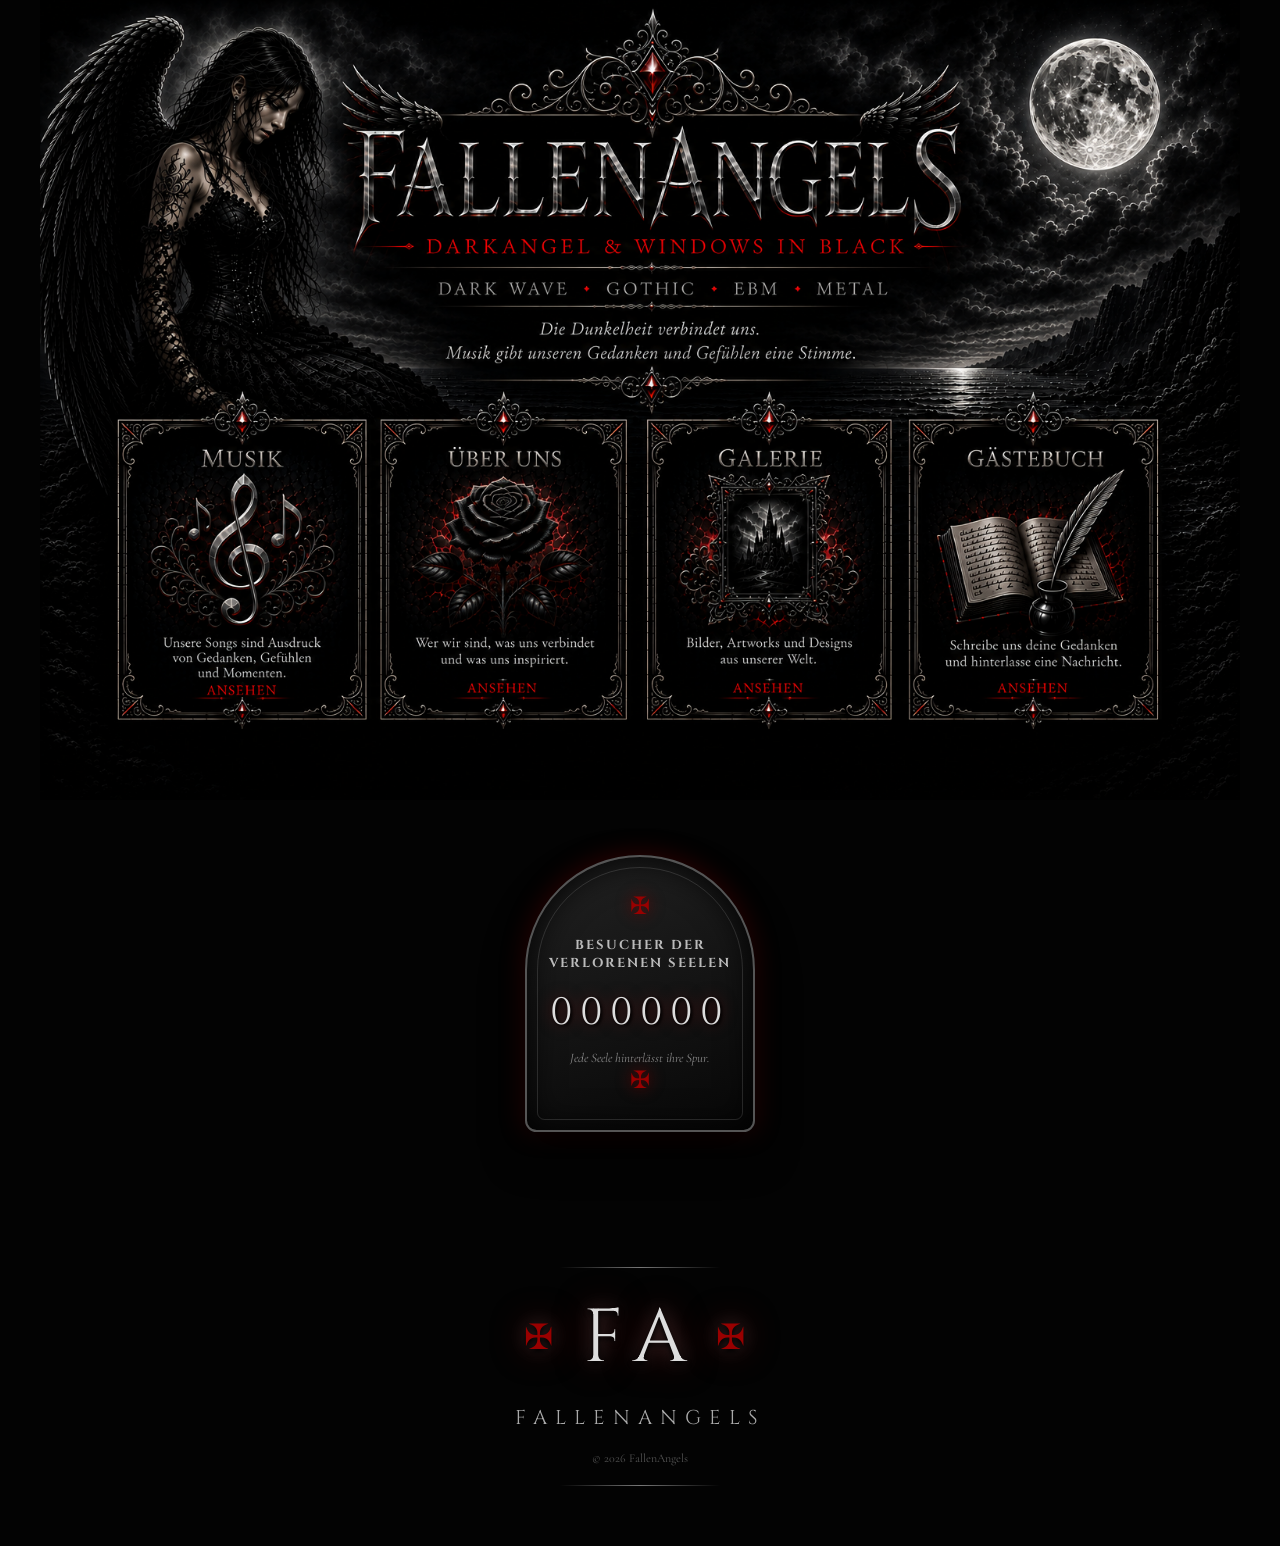
==== index.html @ 7f9ebf77 "rücksetzung" ====
<!DOCTYPE html>
<html lang="de">

<head>

    <meta charset="UTF-8">

    <meta name="viewport" content="width=device-width, initial-scale=1.0">

    <title>FallenAngels</title>


    <link rel="preconnect" href="https://fonts.googleapis.com">
    <link rel="preconnect" href="https://fonts.gstatic.com" crossorigin>


    <link href="https://fonts.googleapis.com/css2?family=Cinzel:wght@500;700&family=Cormorant+Garamond:wght@400;600&display=swap" rel="stylesheet">


    <link rel="stylesheet" href="style.css">

</head>


<body>


<main>


    <div class="homepage-container">


        <img 
        src="homepage.png" 
        class="homepage" 
        alt="FallenAngels">



        <a href="musik.html" 
           class="link musik" 
           title="Musik">
        </a>


        <a href="ueberuns.html" 
           class="link ueberuns" 
           title="Über uns">
        </a>


        <a href="galerie.html" 
           class="link galerie" 
           title="Galerie">
        </a>


        <a href="gaestebuch.html" 
           class="link gaestebuch" 
           title="Gästebuch">
        </a>


    </div>





    <section class="visitor-box">


        <div class="visitor-symbol">
            ✠
        </div>



        <h2>
            Besucher der verlorenen Seelen
        </h2>



        <div class="visitor-number">

            000000

        </div>



        <p>

            Jede Seele hinterlässt ihre Spur.

        </p>



        <div class="visitor-symbol">

            ✠

        </div>


    </section>







    <footer class="fallen-footer">


        <div class="footer-line"></div>



        <div class="fallen-logo">


            <span>
                ✠
            </span>


            FA


            <span>
                ✠
            </span>


        </div>



        <div class="footer-name">

            FallenAngels

        </div>



        <p>

            © 2026 FallenAngels

        </p>



        <div class="footer-line"></div>


    </footer>



</main>


</body>

</html>
---- style.css ----
/* =========================================
   FALLENANGELS
   Gothic Homepage CSS
========================================= */


/* =========================================
   BASIS
========================================= */

* {
    margin:0;
    padding:0;
    box-sizing:border-box;
}


html,
body {

    background:#030303;

    color:#c0c0c0;

    font-family:'Cormorant Garamond', serif;

    width:100%;

    min-height:100%;

}


main {

    width:100%;

}



/* =========================================
   STARTBILD
========================================= */


.homepage-container {

    position:relative;

    width:100%;

    max-width:1200px;

    margin:0 auto;

}



.homepage {

    width:100%;

    height:auto;

    display:block;

}





/* =========================================
   UNSICHTBARE MENÜPUNKTE
========================================= */


.link {

    position:absolute;

    display:block;

    z-index:50;

}



/* Musik */

.musik {

    top:18%;

    left:10%;

    width:25%;

    height:25%;

}



/* Über uns */

.ueberuns {

    top:18%;

    right:10%;

    width:25%;

    height:25%;

}



/* Galerie */

.galerie {

    bottom:18%;

    left:10%;

    width:25%;

    height:25%;

}



/* Gästebuch */

.gaestebuch {

    bottom:18%;

    right:10%;

    width:25%;

    height:25%;

}







/* =========================================
   BESUCHERGRABSTEIN
========================================= */


.visitor-box {


    width:230px;


    margin:55px auto;


    padding:35px 20px;



    text-align:center;


    position:relative;



    background:

    linear-gradient(

        160deg,

        #222,

        #070707

    );



    border:2px solid #555;



    border-radius:

    120px 120px 12px 12px;



    box-shadow:


    inset 0 0 35px #000,


    0 20px 40px rgba(0,0,0,.9),


    0 0 25px rgba(120,0,0,.45);



}



.visitor-box::before {


    content:"";


    position:absolute;


    inset:10px;



    border-radius:

    110px 110px 8px 8px;



    border:1px solid rgba(220,220,220,.15);


}



.visitor-symbol {


    position:relative;


    color:#900;


    font-size:24px;


    text-shadow:

    0 0 15px #700;


}



.visitor-box h2 {


    position:relative;


    margin:15px 0;



    font-family:'Cinzel',serif;


    font-size:13px;


    letter-spacing:2px;


    text-transform:uppercase;


    color:#bbb;


}



.visitor-number {


    position:relative;


    font-family:'Cinzel',serif;


    font-size:38px;


    letter-spacing:7px;


    color:#ddd;



    text-shadow:


    2px 2px 3px #000,


    0 0 15px rgba(139,0,0,.6);



}



.visitor-box p {


    position:relative;


    margin-top:12px;


    color:#888;


    font-size:13px;


    font-style:italic;


}








/* =========================================
   FALLENANGELS LOGO
========================================= */


.fallen-footer {


    text-align:center;


    padding:60px 0 40px;


}



.footer-line {


    width:160px;


    height:1px;


    margin:20px auto;



    background:


    linear-gradient(

        90deg,

        transparent,

        #777,

        transparent

    );

}




.fallen-logo {


    display:flex;


    justify-content:center;


    align-items:center;



    gap:18px;



    font-family:'Cinzel',serif;



    font-size:75px;



    letter-spacing:12px;



    color:#ddd;



    text-shadow:


    0 3px 5px #000,


    0 0 20px rgba(255,255,255,.25),


    0 0 35px rgba(139,0,0,.7);



}




.fallen-logo span {


    color:#900;


    font-size:35px;


}



.footer-name {


    margin-top:15px;


    font-family:'Cinzel',serif;


    font-size:20px;


    letter-spacing:8px;


    color:#aaa;


    text-transform:uppercase;


}



.fallen-footer p {


    margin-top:20px;


    color:#555;


    font-size:12px;


}







/* =========================================
   MOBILE
========================================= */


@media(max-width:700px){


    .visitor-box {

        width:85%;

    }


    .fallen-logo {

        font-size:45px;

        letter-spacing:7px;

    }


}
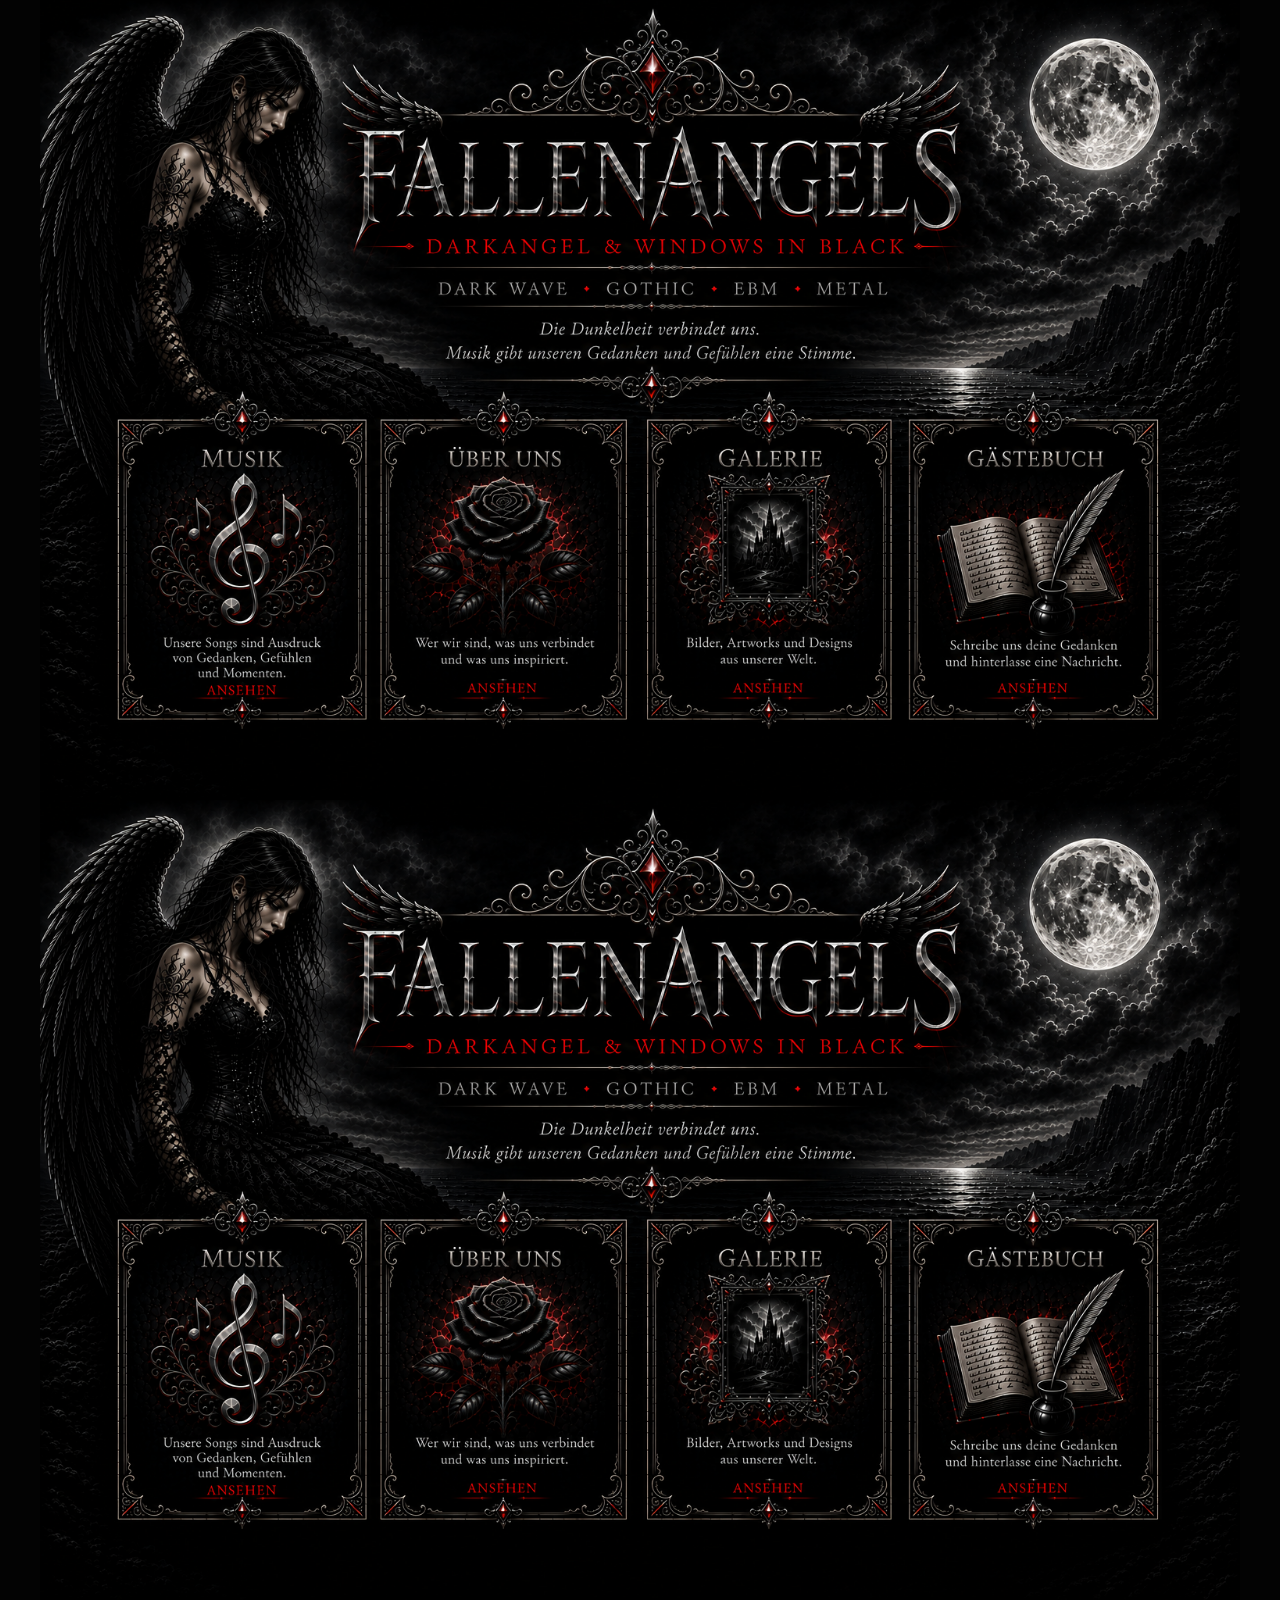
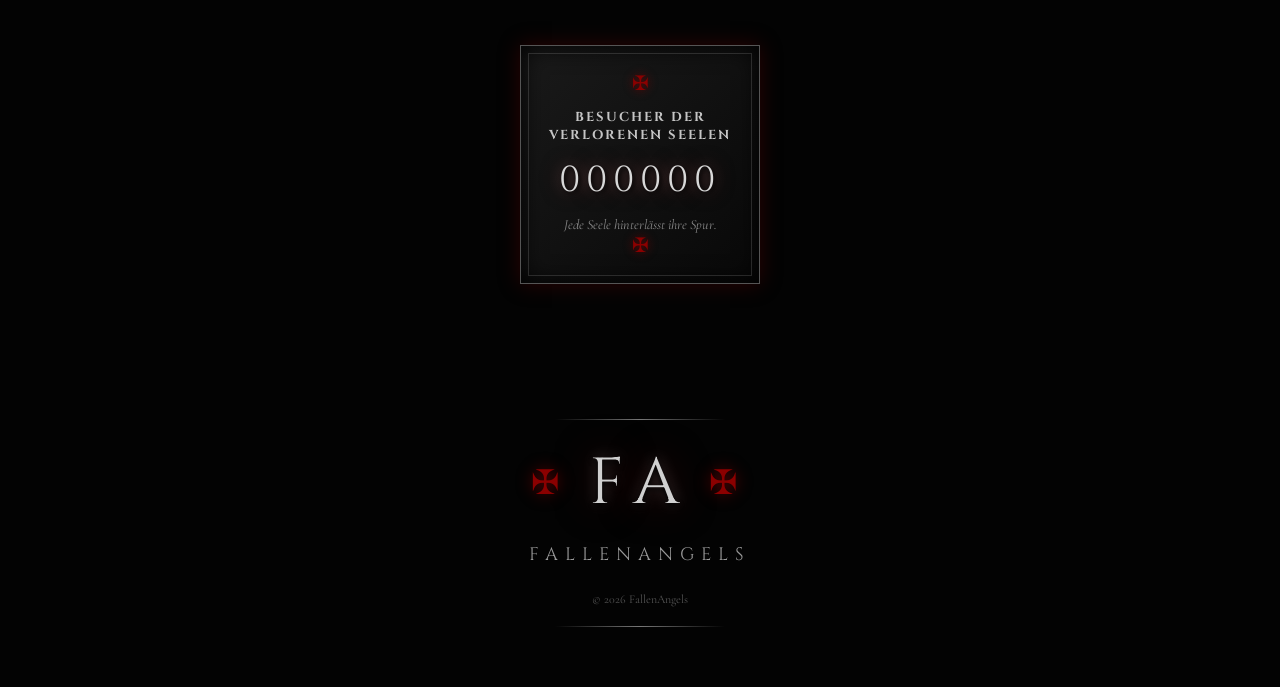
==== commit 5c35f295: "Update index.html" ====
--- a/index.html
+++ b/index.html
@@ -23,6 +23,23 @@
 
 
 <body>
+
+<div class="homepage-container">
+
+    <img src="homepage.png" class="homepage" alt="FallenAngels">
+
+    <a href="musik.html" class="link musik"></a>
+
+    <a href="ueber-uns.html" class="link ueberuns"></a>
+
+    <a href="galerie.html" class="link galerie"></a>
+
+    <a href="gaestebuch.html" class="link gaestebuch"></a>
+
+</div>
+
+</body>
+
 
 
 <main>
--- a/style.css
+++ b/style.css
@@ -1,12 +1,10 @@
 /* =========================================
    FALLENANGELS
-   Gothic Homepage CSS
+   Gothic Edition
 ========================================= */
 
 
-/* =========================================
-   BASIS
-========================================= */
+/* Grundlayout */
 
 * {
     margin:0;
@@ -18,491 +16,472 @@
 html,
 body {
 
+    width:100%;
+    min-height:100%;
+
     background:#030303;
 
     color:#c0c0c0;
 
     font-family:'Cormorant Garamond', serif;
 
+}
+
+
+
+main {
+
     width:100%;
 
-    min-height:100%;
-
-}
-
-
-main {
+}
+
+
+
+
+
+/* =========================================
+   HOMEPAGE BILD
+========================================= */
+
+
+.homepage-container {
+
+    position:relative;
 
     width:100%;
 
-}
+    max-width:1200px;
+
+    margin:0 auto;
+
+}
+
+
+
+.homepage {
+
+    width:100%;
+
+    height:auto;
+
+    display:block;
+
+}
+
+
+
 
 
 
 /* =========================================
-   STARTBILD
+   UNSICHTBARE BUTTONS
 ========================================= */
 
 
-.homepage-container {
+.link {
+
+    position:absolute;
+
+    display:block;
+
+    z-index:5;
+
+    transition:0.3s ease;
+
+}
+
+
+
+/* nur dezenter Glow */
+
+.link:hover {
+
+    filter:drop-shadow(0 0 12px rgba(139,0,0,.8));
+
+}
+
+
+
+
+
+.musik {
+
+    top:20%;
+
+    left:10%;
+
+    width:25%;
+
+    height:25%;
+
+}
+
+
+
+.ueberuns {
+
+    top:20%;
+
+    right:10%;
+
+    width:25%;
+
+    height:25%;
+
+}
+
+
+
+.galerie {
+
+    bottom:20%;
+
+    left:10%;
+
+    width:25%;
+
+    height:25%;
+
+}
+
+
+
+.gaestebuch {
+
+    bottom:20%;
+
+    right:10%;
+
+    width:25%;
+
+    height:25%;
+
+}
+
+
+
+
+
+
+/* =========================================
+   BESUCHER DER VERLORENEN SEELEN
+========================================= */
+
+
+.visitor-box {
+
+
+    width:240px;
+
+
+    margin:45px auto;
+
+
+    padding:25px 18px;
+
+
+    text-align:center;
+
 
     position:relative;
 
-    width:100%;
-
-    max-width:1200px;
-
-    margin:0 auto;
-
-}
-
-
-
-.homepage {
-
-    width:100%;
-
-    height:auto;
-
-    display:block;
-
-}
+
+
+    background:
+
+
+    linear-gradient(
+
+        135deg,
+
+        #1a1a1a,
+
+        #080808
+
+    );
+
+
+
+    border:1px solid #555;
+
+
+
+    box-shadow:
+
+
+    inset 0 0 25px #000,
+
+
+    0 0 20px rgba(100,0,0,.4);
+
+
+
+}
+
+
+
+
+.visitor-box::before {
+
+    content:"";
+
+    position:absolute;
+
+    inset:7px;
+
+    border:1px solid rgba(192,192,192,.18);
+
+}
+
+
+
+
+.visitor-symbol {
+
+    color:#8b0000;
+
+    font-size:20px;
+
+    text-shadow:
+
+    0 0 10px #700;
+
+}
+
+
+
+
+
+.visitor-box h2 {
+
+    position:relative;
+
+    margin:12px 0;
+
+    font-family:'Cinzel',serif;
+
+    font-size:13px;
+
+    letter-spacing:2px;
+
+    text-transform:uppercase;
+
+    color:#c5c5c5;
+
+}
+
+
+
+
+
+.visitor-number {
+
+    position:relative;
+
+    font-family:'Cinzel',serif;
+
+    font-size:36px;
+
+    letter-spacing:6px;
+
+    color:#d8d8d8;
+
+
+
+    text-shadow:
+
+
+    2px 2px 4px #000,
+
+
+    0 0 15px rgba(255,255,255,.25),
+
+
+    0 0 20px rgba(139,0,0,.5);
+
+
+
+}
+
+
+
+
+.visitor-box p {
+
+    position:relative;
+
+    margin-top:12px;
+
+    color:#888;
+
+    font-size:14px;
+
+    font-style:italic;
+
+}
+
+
+
 
 
 
 
 
 /* =========================================
-   UNSICHTBARE MENÜPUNKTE
+   FALLENANGELS SIGNATUR
 ========================================= */
 
 
-.link {
-
-    position:absolute;
-
-    display:block;
-
-    z-index:50;
-
-}
-
-
-
-/* Musik */
-
-.musik {
-
-    top:18%;
-
-    left:10%;
-
-    width:25%;
-
-    height:25%;
-
-}
-
-
-
-/* Über uns */
-
-.ueberuns {
-
-    top:18%;
-
-    right:10%;
-
-    width:25%;
-
-    height:25%;
-
-}
-
-
-
-/* Galerie */
-
-.galerie {
-
-    bottom:18%;
-
-    left:10%;
-
-    width:25%;
-
-    height:25%;
-
-}
-
-
-
-/* Gästebuch */
-
-.gaestebuch {
-
-    bottom:18%;
-
-    right:10%;
-
-    width:25%;
-
-    height:25%;
-
-}
-
-
-
-
-
-
-
-/* =========================================
-   BESUCHERGRABSTEIN
-========================================= */
-
-
-.visitor-box {
-
-
-    width:230px;
-
-
-    margin:55px auto;
-
-
-    padding:35px 20px;
-
+.fallen-footer {
 
 
     text-align:center;
 
 
-    position:relative;
+    padding:70px 0 40px;
+
+
+}
+
+
+
+
+.footer-line {
+
+
+    width:170px;
+
+
+    height:1px;
+
+
+    margin:20px auto;
 
 
 
     background:
 
+
     linear-gradient(
 
-        160deg,
-
-        #222,
-
-        #070707
+        90deg,
+
+        transparent,
+
+        #777,
+
+        transparent
 
     );
 
 
-
-    border:2px solid #555;
-
-
-
-    border-radius:
-
-    120px 120px 12px 12px;
-
-
-
-    box-shadow:
-
-
-    inset 0 0 35px #000,
-
-
-    0 20px 40px rgba(0,0,0,.9),
-
-
-    0 0 25px rgba(120,0,0,.45);
-
-
-
-}
-
-
-
-.visitor-box::before {
-
-
-    content:"";
-
-
-    position:absolute;
-
-
-    inset:10px;
-
-
-
-    border-radius:
-
-    110px 110px 8px 8px;
-
-
-
-    border:1px solid rgba(220,220,220,.15);
-
-
-}
-
-
-
-.visitor-symbol {
-
-
-    position:relative;
-
-
-    color:#900;
-
-
-    font-size:24px;
+}
+
+
+
+
+
+.fallen-logo {
+
+
+    display:flex;
+
+
+    justify-content:center;
+
+
+    align-items:center;
+
+
+    gap:18px;
+
+
+
+    font-family:'Cinzel',serif;
+
+
+    font-size:65px;
+
+
+    letter-spacing:12px;
+
+
+
+    color:#d0d0d0;
+
 
 
     text-shadow:
 
-    0 0 15px #700;
-
-
-}
-
-
-
-.visitor-box h2 {
-
-
-    position:relative;
-
-
-    margin:15px 0;
-
+
+    0 3px 5px #000,
+
+
+    0 0 15px rgba(255,255,255,.25),
+
+
+    0 0 40px rgba(139,0,0,.6);
+
+
+
+}
+
+
+
+
+
+.fallen-logo span {
+
+
+    color:#8b0000;
+
+
+    font-size:34px;
+
+
+    text-shadow:
+
+
+    0 0 15px rgba(139,0,0,.8);
+
+
+}
+
+
+
+
+
+.footer-name {
+
+
+    margin-top:15px;
 
 
     font-family:'Cinzel',serif;
 
 
-    font-size:13px;
-
-
-    letter-spacing:2px;
+    font-size:18px;
+
+
+    letter-spacing:7px;
+
+
+    color:#999;
 
 
     text-transform:uppercase;
 
 
-    color:#bbb;
-
-
-}
-
-
-
-.visitor-number {
-
-
-    position:relative;
-
-
-    font-family:'Cinzel',serif;
-
-
-    font-size:38px;
-
-
-    letter-spacing:7px;
-
-
-    color:#ddd;
-
-
-
-    text-shadow:
-
-
-    2px 2px 3px #000,
-
-
-    0 0 15px rgba(139,0,0,.6);
-
-
-
-}
-
-
-
-.visitor-box p {
-
-
-    position:relative;
-
-
-    margin-top:12px;
-
-
-    color:#888;
-
-
-    font-size:13px;
-
-
-    font-style:italic;
-
-
-}
-
-
-
-
-
-
-
-
-/* =========================================
-   FALLENANGELS LOGO
-========================================= */
-
-
-.fallen-footer {
-
-
-    text-align:center;
-
-
-    padding:60px 0 40px;
-
-
-}
-
-
-
-.footer-line {
-
-
-    width:160px;
-
-
-    height:1px;
-
-
-    margin:20px auto;
-
-
-
-    background:
-
-
-    linear-gradient(
-
-        90deg,
-
-        transparent,
-
-        #777,
-
-        transparent
-
-    );
-
-}
-
-
-
-
-.fallen-logo {
-
-
-    display:flex;
-
-
-    justify-content:center;
-
-
-    align-items:center;
-
-
-
-    gap:18px;
-
-
-
-    font-family:'Cinzel',serif;
-
-
-
-    font-size:75px;
-
-
-
-    letter-spacing:12px;
-
-
-
-    color:#ddd;
-
-
-
-    text-shadow:
-
-
-    0 3px 5px #000,
-
-
-    0 0 20px rgba(255,255,255,.25),
-
-
-    0 0 35px rgba(139,0,0,.7);
-
-
-
-}
-
-
-
-
-.fallen-logo span {
-
-
-    color:#900;
-
-
-    font-size:35px;
-
-
-}
-
-
-
-.footer-name {
-
-
-    margin-top:15px;
-
-
-    font-family:'Cinzel',serif;
-
-
-    font-size:20px;
-
-
-    letter-spacing:8px;
-
-
-    color:#aaa;
-
-
-    text-transform:uppercase;
-
-
-}
+}
+
+
 
 
 
 .fallen-footer p {
 
 
-    margin-top:20px;
+    margin-top:25px;
 
 
     color:#555;
@@ -534,11 +513,12 @@
     }
 
 
+
     .fallen-logo {
 
-        font-size:45px;
-
-        letter-spacing:7px;
+        font-size:42px;
+
+        letter-spacing:6px;
 
     }
 
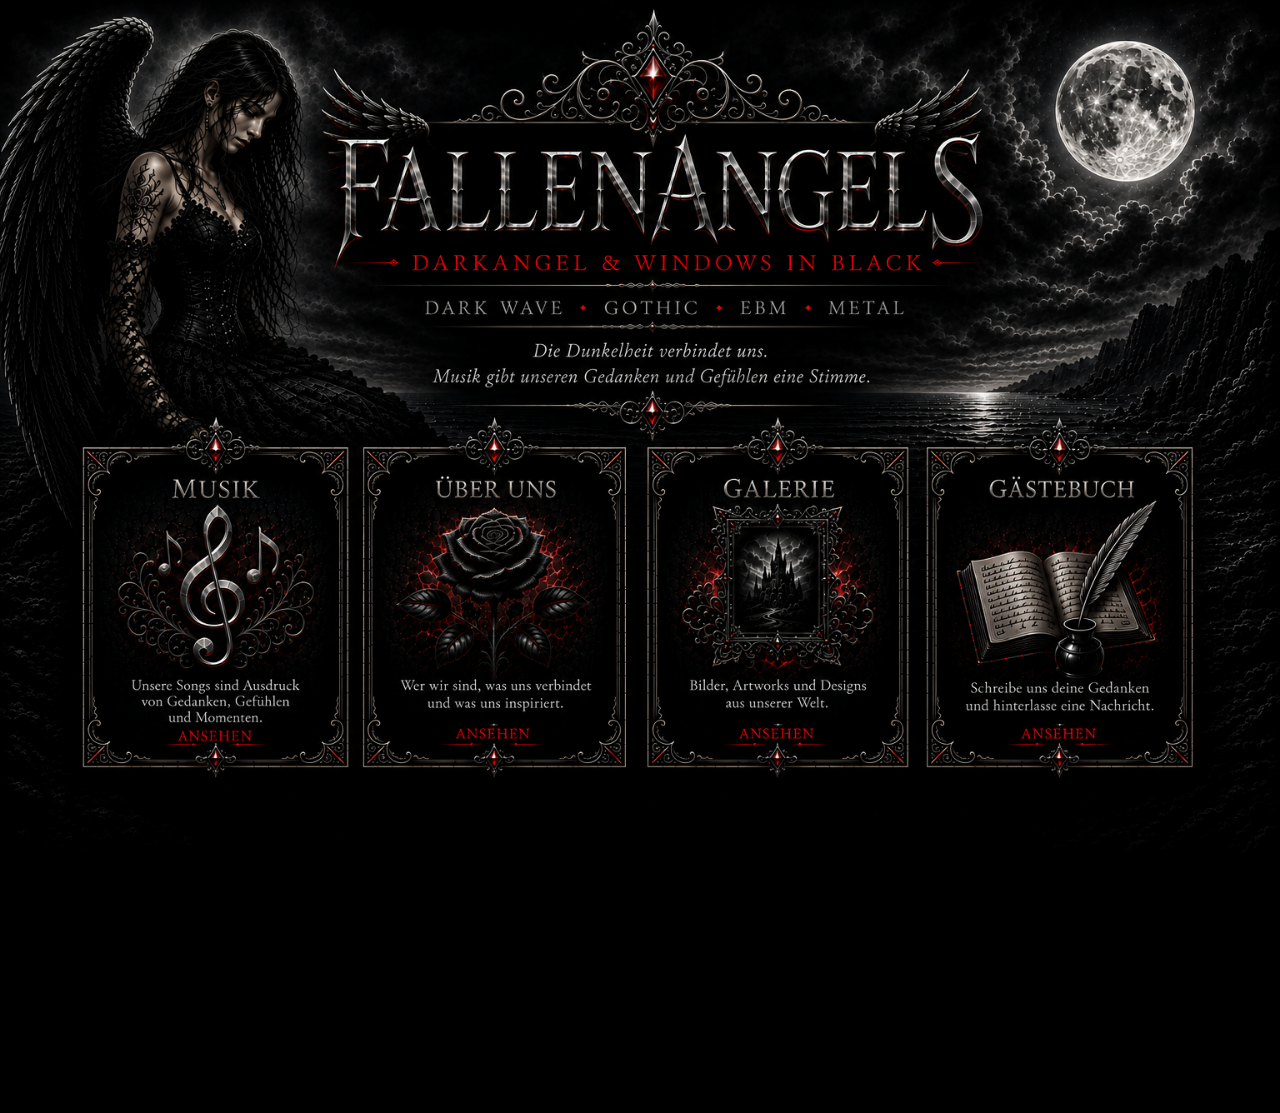
==== commit e6559fe8: "Update index.html" ====
--- a/index.html
+++ b/index.html
@@ -24,21 +24,6 @@
 
 <body>
 
-<div class="homepage-container">
-
-    <img src="homepage.png" class="homepage" alt="FallenAngels">
-
-    <a href="musik.html" class="link musik"></a>
-
-    <a href="ueber-uns.html" class="link ueberuns"></a>
-
-    <a href="galerie.html" class="link galerie"></a>
-
-    <a href="gaestebuch.html" class="link gaestebuch"></a>
-
-</div>
-
-</body>
 
 
 
--- a/style.css
+++ b/style.css
@@ -1,526 +1,65 @@
-/* =========================================
-   FALLENANGELS
-   Gothic Edition
-========================================= */
-
-
-/* Grundlayout */
-
-* {
+body{
     margin:0;
-    padding:0;
-    box-sizing:border-box;
+    background:#000;
 }
 
-
-html,
-body {
-
+.homepage-container{
+    position:relative;
     width:100%;
-    min-height:100%;
-
-    background:#030303;
-
-    color:#c0c0c0;
-
-    font-family:'Cormorant Garamond', serif;
-
+    max-width:1600px;
+    margin:auto;
 }
 
-
-
-main {
-
+.homepage{
     width:100%;
-
+    display:block;
 }
 
+/* gemeinsame Einstellungen */
 
-
-
-
-/* =========================================
-   HOMEPAGE BILD
-========================================= */
-
-
-.homepage-container {
-
-    position:relative;
-
-    width:100%;
-
-    max-width:1200px;
-
-    margin:0 auto;
-
+.link{
+    position:absolute;
+    display:block;
 }
 
+/* Musik */
 
-
-.homepage {
-
-    width:100%;
-
-    height:auto;
-
-    display:block;
-
+.musik{
+    left:6.5%;
+    top:54%;
+    width:20%;
+    height:34%;
 }
 
+/* Über uns */
 
-
-
-
-
-/* =========================================
-   UNSICHTBARE BUTTONS
-========================================= */
-
-
-.link {
-
-    position:absolute;
-
-    display:block;
-
-    z-index:5;
-
-    transition:0.3s ease;
-
+.ueberuns{
+    left:28.5%;
+    top:54%;
+    width:20%;
+    height:34%;
 }
 
+/* Galerie */
 
-
-/* nur dezenter Glow */
-
-.link:hover {
-
-    filter:drop-shadow(0 0 12px rgba(139,0,0,.8));
-
+.galerie{
+    left:50.5%;
+    top:54%;
+    width:20%;
+    height:34%;
 }
 
+/* Gästebuch */
 
-
-
-
-.musik {
-
-    top:20%;
-
-    left:10%;
-
-    width:25%;
-
-    height:25%;
-
+.gaestebuch{
+    left:72.5%;
+    top:54%;
+    width:20%;
+    height:34%;
 }
 
+/* Zum Testen */
 
-
-.ueberuns {
-
-    top:20%;
-
-    right:10%;
-
-    width:25%;
-
-    height:25%;
-
+.link:hover{
+    background:rgba(255,0,0,.15);
 }
-
-
-
-.galerie {
-
-    bottom:20%;
-
-    left:10%;
-
-    width:25%;
-
-    height:25%;
-
-}
-
-
-
-.gaestebuch {
-
-    bottom:20%;
-
-    right:10%;
-
-    width:25%;
-
-    height:25%;
-
-}
-
-
-
-
-
-
-/* =========================================
-   BESUCHER DER VERLORENEN SEELEN
-========================================= */
-
-
-.visitor-box {
-
-
-    width:240px;
-
-
-    margin:45px auto;
-
-
-    padding:25px 18px;
-
-
-    text-align:center;
-
-
-    position:relative;
-
-
-
-    background:
-
-
-    linear-gradient(
-
-        135deg,
-
-        #1a1a1a,
-
-        #080808
-
-    );
-
-
-
-    border:1px solid #555;
-
-
-
-    box-shadow:
-
-
-    inset 0 0 25px #000,
-
-
-    0 0 20px rgba(100,0,0,.4);
-
-
-
-}
-
-
-
-
-.visitor-box::before {
-
-    content:"";
-
-    position:absolute;
-
-    inset:7px;
-
-    border:1px solid rgba(192,192,192,.18);
-
-}
-
-
-
-
-.visitor-symbol {
-
-    color:#8b0000;
-
-    font-size:20px;
-
-    text-shadow:
-
-    0 0 10px #700;
-
-}
-
-
-
-
-
-.visitor-box h2 {
-
-    position:relative;
-
-    margin:12px 0;
-
-    font-family:'Cinzel',serif;
-
-    font-size:13px;
-
-    letter-spacing:2px;
-
-    text-transform:uppercase;
-
-    color:#c5c5c5;
-
-}
-
-
-
-
-
-.visitor-number {
-
-    position:relative;
-
-    font-family:'Cinzel',serif;
-
-    font-size:36px;
-
-    letter-spacing:6px;
-
-    color:#d8d8d8;
-
-
-
-    text-shadow:
-
-
-    2px 2px 4px #000,
-
-
-    0 0 15px rgba(255,255,255,.25),
-
-
-    0 0 20px rgba(139,0,0,.5);
-
-
-
-}
-
-
-
-
-.visitor-box p {
-
-    position:relative;
-
-    margin-top:12px;
-
-    color:#888;
-
-    font-size:14px;
-
-    font-style:italic;
-
-}
-
-
-
-
-
-
-
-
-/* =========================================
-   FALLENANGELS SIGNATUR
-========================================= */
-
-
-.fallen-footer {
-
-
-    text-align:center;
-
-
-    padding:70px 0 40px;
-
-
-}
-
-
-
-
-.footer-line {
-
-
-    width:170px;
-
-
-    height:1px;
-
-
-    margin:20px auto;
-
-
-
-    background:
-
-
-    linear-gradient(
-
-        90deg,
-
-        transparent,
-
-        #777,
-
-        transparent
-
-    );
-
-
-}
-
-
-
-
-
-.fallen-logo {
-
-
-    display:flex;
-
-
-    justify-content:center;
-
-
-    align-items:center;
-
-
-    gap:18px;
-
-
-
-    font-family:'Cinzel',serif;
-
-
-    font-size:65px;
-
-
-    letter-spacing:12px;
-
-
-
-    color:#d0d0d0;
-
-
-
-    text-shadow:
-
-
-    0 3px 5px #000,
-
-
-    0 0 15px rgba(255,255,255,.25),
-
-
-    0 0 40px rgba(139,0,0,.6);
-
-
-
-}
-
-
-
-
-
-.fallen-logo span {
-
-
-    color:#8b0000;
-
-
-    font-size:34px;
-
-
-    text-shadow:
-
-
-    0 0 15px rgba(139,0,0,.8);
-
-
-}
-
-
-
-
-
-.footer-name {
-
-
-    margin-top:15px;
-
-
-    font-family:'Cinzel',serif;
-
-
-    font-size:18px;
-
-
-    letter-spacing:7px;
-
-
-    color:#999;
-
-
-    text-transform:uppercase;
-
-
-}
-
-
-
-
-
-.fallen-footer p {
-
-
-    margin-top:25px;
-
-
-    color:#555;
-
-
-    font-size:12px;
-
-
-}
-
-
-
-
-
-
-
-/* =========================================
-   MOBILE
-========================================= */
-
-
-@media(max-width:700px){
-
-
-    .visitor-box {
-
-        width:85%;
-
-    }
-
-
-
-    .fallen-logo {
-
-        font-size:42px;
-
-        letter-spacing:6px;
-
-    }
-
-
-}
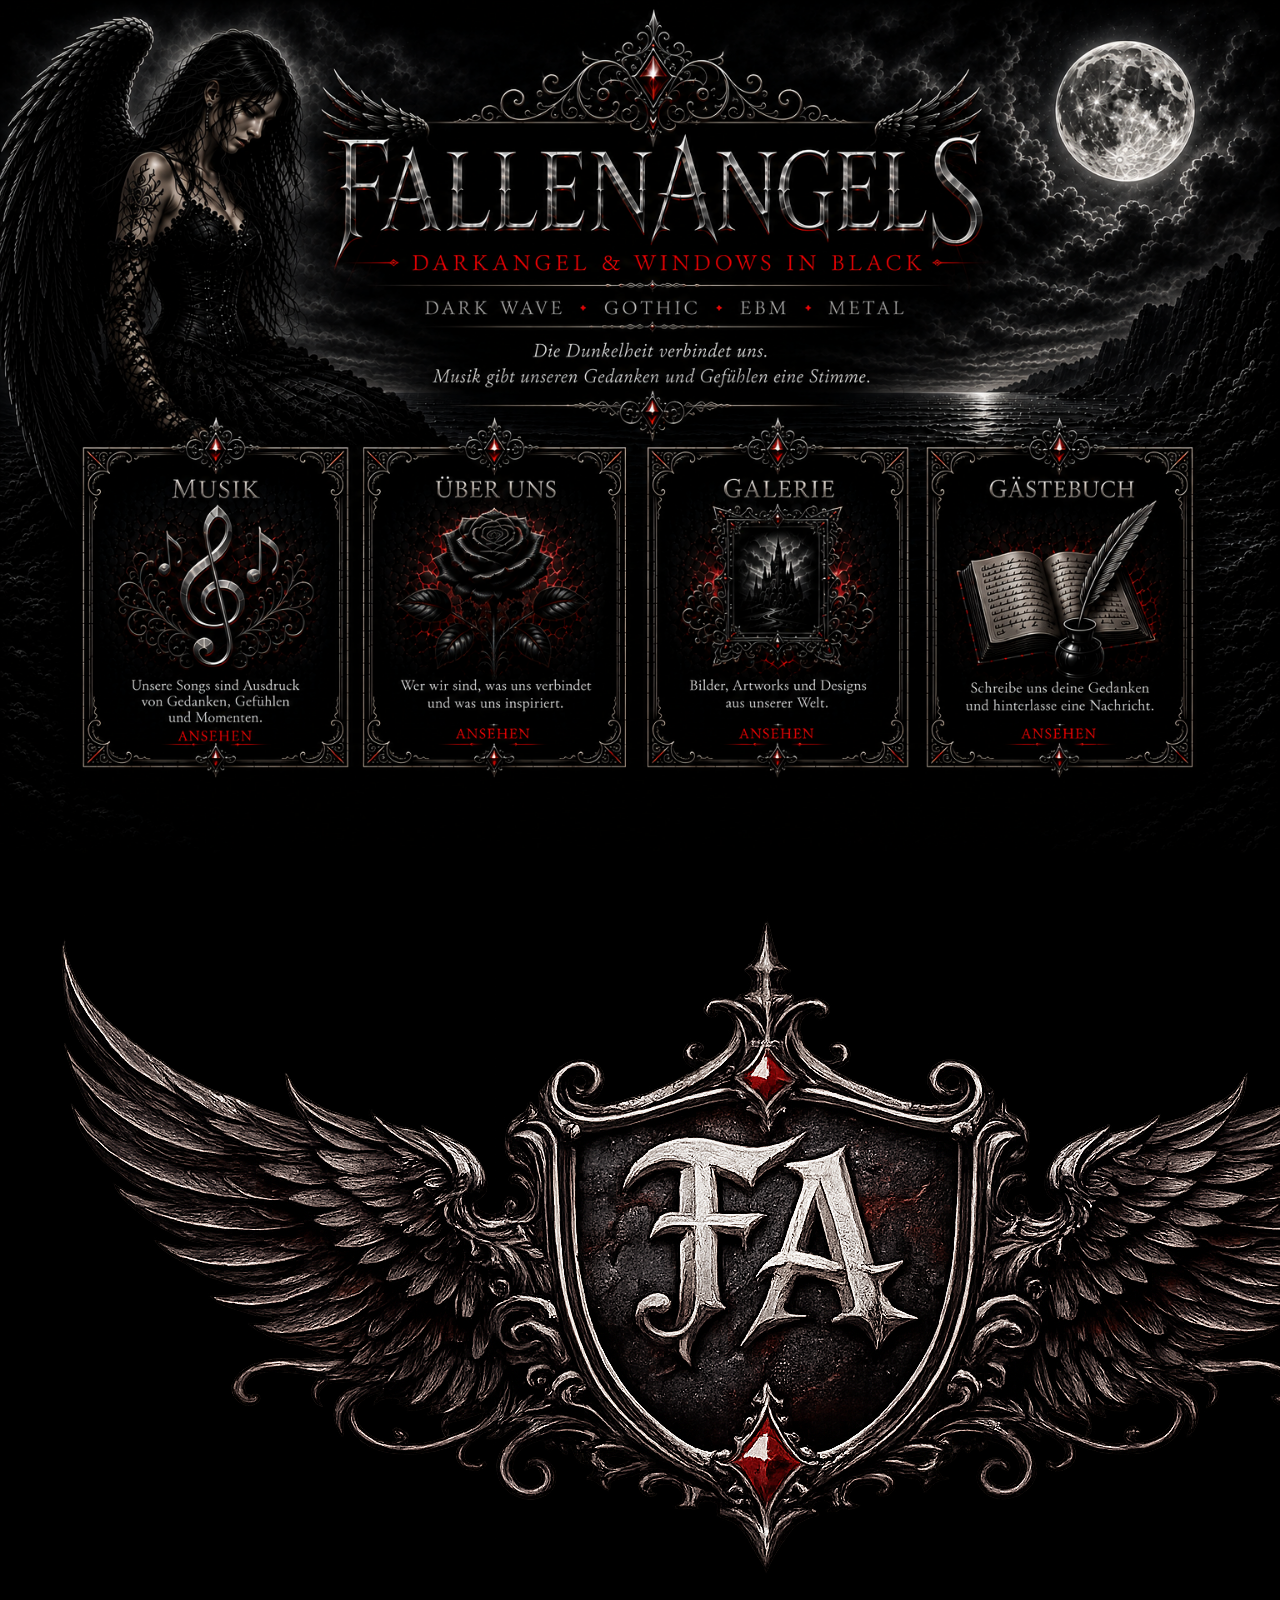
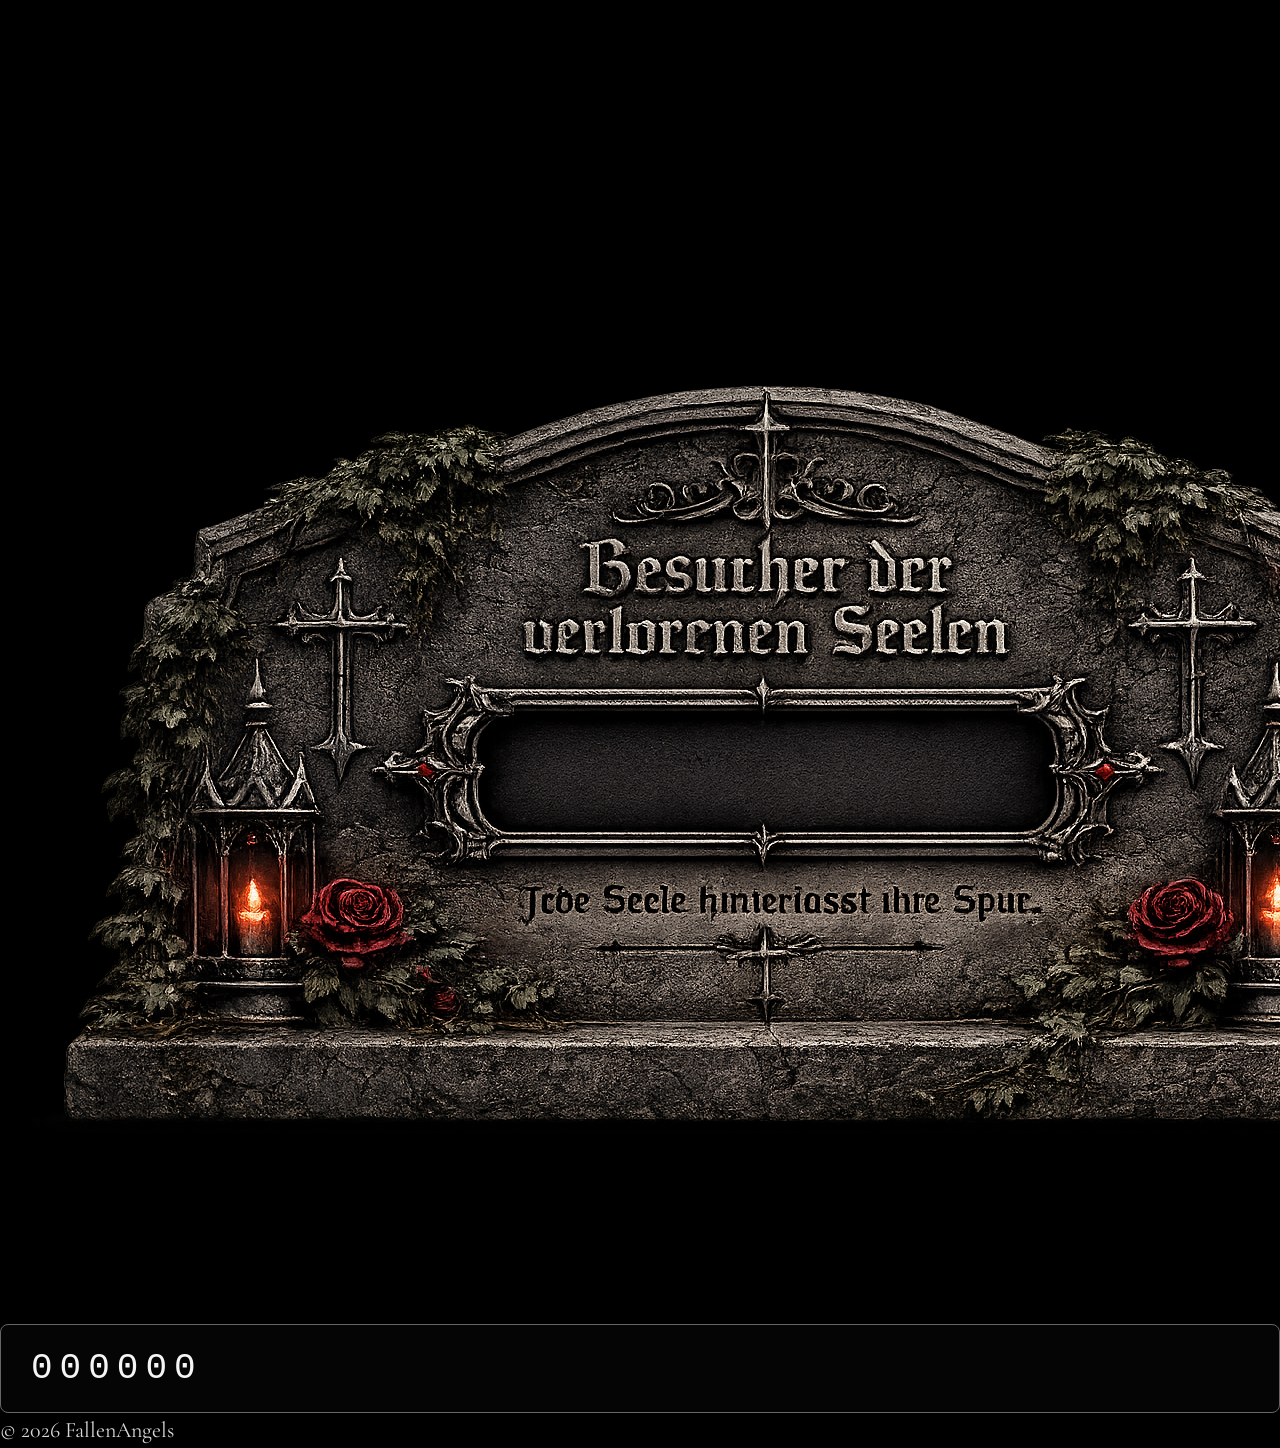
==== commit 602f5c43: "Neue index.html erstellt" ====
--- a/index.html
+++ b/index.html
@@ -4,152 +4,88 @@
 <head>
 
     <meta charset="UTF-8">
-
     <meta name="viewport" content="width=device-width, initial-scale=1.0">
 
     <title>FallenAngels</title>
 
-
     <link rel="preconnect" href="https://fonts.googleapis.com">
     <link rel="preconnect" href="https://fonts.gstatic.com" crossorigin>
 
-
-    <link href="https://fonts.googleapis.com/css2?family=Cinzel:wght@500;700&family=Cormorant+Garamond:wght@400;600&display=swap" rel="stylesheet">
-
+    <link href="https://fonts.googleapis.com/css2?family=Cinzel:wght@400;600;700&family=Cormorant+Garamond:wght@400;600&display=swap" rel="stylesheet">
 
     <link rel="stylesheet" href="style.css">
 
 </head>
 
-
 <body>
-
-
-
 
 <main>
 
+    <!-- ========================= -->
+    <!-- Homepage -->
+    <!-- ========================= -->
 
     <div class="homepage-container">
 
+        <img src="homepage.png"
+             class="homepage"
+             alt="FallenAngels">
 
-        <img 
-        src="homepage.png" 
-        class="homepage" 
-        alt="FallenAngels">
+        <a href="musik.html"
+           class="link musik"
+           title="Musik"></a>
 
+        <a href="ueberuns.html"
+           class="link ueberuns"
+           title="Über uns"></a>
 
+        <a href="galerie.html"
+           class="link galerie"
+           title="Galerie"></a>
 
-        <a href="musik.html" 
-           class="link musik" 
-           title="Musik">
-        </a>
-
-
-        <a href="ueberuns.html" 
-           class="link ueberuns" 
-           title="Über uns">
-        </a>
-
-
-        <a href="galerie.html" 
-           class="link galerie" 
-           title="Galerie">
-        </a>
-
-
-        <a href="gaestebuch.html" 
-           class="link gaestebuch" 
-           title="Gästebuch">
-        </a>
-
+        <a href="gaestebuch.html"
+           class="link gaestebuch"
+           title="Gästebuch"></a>
 
     </div>
 
 
 
+    <!-- ========================= -->
+    <!-- Besucherbereich -->
+    <!-- ========================= -->
+
+    <section class="visitor-area">
+
+        <img src="FA-Logo.png"
+             alt="FallenAngels Logo"
+             class="fa-logo">
 
 
-    <section class="visitor-box">
+        <div class="grave-container">
+
+            <img src="Grabstein.png"
+                 alt="Besucher der verlorenen Seelen"
+                 class="grave">
 
 
-        <div class="visitor-symbol">
-            ✠
-        </div>
+            <div class="visitor-number">
 
+                000000
 
-
-        <h2>
-            Besucher der verlorenen Seelen
-        </h2>
-
-
-
-        <div class="visitor-number">
-
-            000000
+            </div>
 
         </div>
-
-
-
-        <p>
-
-            Jede Seele hinterlässt ihre Spur.
-
-        </p>
-
-
-
-        <div class="visitor-symbol">
-
-            ✠
-
-        </div>
-
 
     </section>
 
 
 
+    <!-- ========================= -->
+    <!-- Footer -->
+    <!-- ========================= -->
 
-
-
-
-    <footer class="fallen-footer">
-
-
-        <div class="footer-line"></div>
-
-
-
-        <div class="fallen-logo">
-
-
-            <span>
-                ✠
-            </span>
-
-
-            FA
-
-
-            <span>
-                ✠
-            </span>
-
-
-        </div>
-
-
-
-        <div class="footer-name">
-
-            FallenAngels
-
-        </div>
-
-
+    <footer>
 
         <p>
 
@@ -157,17 +93,9 @@
 
         </p>
 
-
-
-        <div class="footer-line"></div>
-
-
     </footer>
 
-
-
 </main>
-
 
 </body>
 
--- a/style.css
+++ b/style.css
@@ -1,65 +1,550 @@
+/* ========================================= */
+/* FallenAngels Version 2.0                  */
+/* Teil 1                                   */
+/* ========================================= */
+
+
+/* ========================================= */
+/* Grundeinstellungen                        */
+/* ========================================= */
+
+*{
+    margin:0;
+    padding:0;
+    box-sizing:border-box;
+}
+
 body{
-    margin:0;
+
     background:#000;
-}
+
+    color:#d8d8d8;
+
+    font-family:"Cormorant Garamond", serif;
+
+    font-size:22px;
+
+    line-height:1.6;
+
+}
+
+main{
+
+    width:100%;
+
+}
+
+
+/* ========================================= */
+/* Startseite                                */
+/* ========================================= */
 
 .homepage-container{
+
     position:relative;
+
     width:100%;
+
     max-width:1600px;
-    margin:auto;
+
+    margin:0 auto;
+
 }
 
 .homepage{
+
     width:100%;
+
     display:block;
-}
-
-/* gemeinsame Einstellungen */
+
+}
+
+
+/* ========================================= */
+/* Klickbereiche                             */
+/* ========================================= */
 
 .link{
+
     position:absolute;
+
     display:block;
+
+    transition:.3s;
+
+}
+
+.link:hover{
+
+    background:rgba(179,0,0,.12);
+
 }
 
 /* Musik */
 
 .musik{
+
     left:6.5%;
     top:54%;
     width:20%;
     height:34%;
+
 }
 
 /* Über uns */
 
 .ueberuns{
+
     left:28.5%;
     top:54%;
     width:20%;
     height:34%;
+
 }
 
 /* Galerie */
 
 .galerie{
+
     left:50.5%;
     top:54%;
     width:20%;
     height:34%;
+
 }
 
 /* Gästebuch */
 
 .gaestebuch{
+
     left:72.5%;
     top:54%;
     width:20%;
     height:34%;
-}
-
-/* Zum Testen */
-
-.link:hover{
-    background:rgba(255,0,0,.15);
-}
+
+}
+
+
+/* ========================================= */
+/* Besucherbereich                           */
+/* ========================================= */
+
+.visitor-box{
+
+    max-width:540px;
+
+    margin:70px auto;
+
+    padding:35px;
+
+    text-align:center;
+
+    background:linear-gradient(180deg,#171717,#090909);
+
+    border:2px solid #690000;
+
+    border-radius:16px;
+
+    box-shadow:
+        0 0 30px rgba(120,0,0,.35),
+        inset 0 0 20px rgba(255,255,255,.03);
+
+}
+
+.visitor-logo{
+
+    width:70px;
+
+    display:block;
+
+    margin:0 auto 20px;
+
+    filter:drop-shadow(0 0 8px rgba(179,0,0,.4));
+
+}
+
+.visitor-title{
+
+    font-family:"Cinzel", serif;
+
+    color:#e2e2e2;
+
+    font-size:30px;
+
+    letter-spacing:2px;
+
+    margin-bottom:25px;
+
+}
+
+.visitor-frame{
+
+    display:inline-block;
+
+    padding:10px;
+
+    border:2px solid #6d0000;
+
+    border-radius:10px;
+
+    background:#111;
+
+    box-shadow:
+        inset 0 0 10px rgba(255,255,255,.04),
+        0 0 15px rgba(179,0,0,.25);
+
+}
+
+.visitor-number{
+
+    min-width:220px;
+
+    padding:15px 30px;
+
+    background:#050505;
+
+    border:1px solid #666;
+
+    border-radius:8px;
+
+    color:#f5f5f5;
+
+    font-size:36px;
+
+    font-family:"Courier New", monospace;
+
+    letter-spacing:7px;
+
+}
+
+.visitor-text{
+
+    margin-top:22px;
+
+    color:#bcbcbc;
+
+    font-style:italic;
+
+}
+
+
+/* ========================================= */
+/* Footer                                    */
+/* ========================================= */
+
+.fallen-footer{
+
+    text-align:center;
+
+    margin:50px 0 30px;
+
+}
+
+.footer-line{
+
+    width:220px;
+
+    height:1px;
+
+    background:#5d0000;
+
+    margin:15px auto;
+
+}
+
+.footer-name{
+
+    color:#888;
+
+    font-size:18px;
+
+    letter-spacing:2px;
+
+}
+/* ========================================= */
+/* Unterseiten                              */
+/* ========================================= */
+
+.seite{
+
+    max-width:1200px;
+
+    margin:50px auto;
+
+    padding:20px;
+
+    text-align:center;
+
+}
+
+.banner{
+
+    width:60%;
+
+    max-width:650px;
+
+    display:block;
+
+    margin:0 auto 50px;
+
+}
+
+h1{
+
+    font-family:"Cinzel", serif;
+
+    color:#e0e0e0;
+
+    font-size:42px;
+
+    margin-bottom:20px;
+
+    letter-spacing:2px;
+
+}
+
+h2{
+
+    font-family:"Cinzel", serif;
+
+    color:#b30000;
+
+    margin-bottom:20px;
+
+}
+
+h3{
+
+    color:#f2f2f2;
+
+    margin:15px 0;
+
+}
+
+.text{
+
+    color:#c2c2c2;
+
+    font-size:22px;
+
+    margin-bottom:50px;
+
+    line-height:1.6;
+
+}
+
+
+/* ========================================= */
+/* Song-Karten                              */
+/* ========================================= */
+
+.song-grid{
+
+    display:flex;
+
+    justify-content:center;
+
+    align-items:flex-start;
+
+    gap:35px;
+
+    flex-wrap:wrap;
+
+}
+
+.karte{
+
+    width:320px;
+
+    background:#151515;
+
+    border:1px solid #555;
+
+    border-radius:14px;
+
+    padding:25px;
+
+    transition:.3s;
+
+    box-shadow:0 0 18px rgba(0,0,0,.5);
+
+}
+
+.karte:hover{
+
+    transform:translateY(-6px);
+
+    border-color:#8b0000;
+
+    box-shadow:0 0 25px rgba(139,0,0,.45);
+
+}
+
+.cover{
+
+    width:200px;
+
+    height:200px;
+
+    object-fit:cover;
+
+    display:block;
+
+    margin:0 auto 20px;
+
+    border-radius:10px;
+
+    border:1px solid #444;
+
+}
+
+.karte p{
+
+    color:#c5c5c5;
+
+    line-height:1.6;
+
+}
+
+
+/* ========================================= */
+/* Buttons                                  */
+/* ========================================= */
+
+.button{
+
+    display:inline-block;
+
+    margin-top:20px;
+
+    padding:12px 28px;
+
+    border:1px solid #8b0000;
+
+    border-radius:8px;
+
+    color:#fff;
+
+    text-decoration:none;
+
+    transition:.3s;
+
+}
+
+.button:hover{
+
+    background:#8b0000;
+
+}
+
+
+/* ========================================= */
+/* Galerie                                  */
+/* ========================================= */
+
+.galerie-grid{
+
+    display:grid;
+
+    grid-template-columns:repeat(auto-fit,minmax(240px,1fr));
+
+    gap:30px;
+
+    margin:40px 0;
+
+}
+
+.galerie-grid img{
+
+    width:220px;
+
+    height:220px;
+
+    object-fit:cover;
+
+    display:block;
+
+    margin:auto;
+
+    border-radius:10px;
+
+    border:2px solid #444;
+
+    transition:.3s;
+
+    cursor:pointer;
+
+}
+
+.galerie-grid img:hover{
+
+    transform:scale(1.05);
+
+    border-color:#8b0000;
+
+    box-shadow:0 0 20px rgba(179,0,0,.45);
+
+}
+
+
+/* ========================================= */
+/* Smartphone                               */
+/* ========================================= */
+
+@media(max-width:900px){
+
+    .banner{
+
+        width:90%;
+
+    }
+
+    .song-grid{
+
+        flex-direction:column;
+
+        align-items:center;
+
+    }
+
+    .karte{
+
+        width:90%;
+
+        max-width:340px;
+
+    }
+
+    .cover{
+
+        width:180px;
+
+        height:180px;
+
+    }
+
+    .visitor-box{
+
+        width:92%;
+
+        padding:25px;
+
+    }
+
+    .visitor-title{
+
+        font-size:24px;
+
+    }
+
+    .visitor-number{
+
+        min-width:180px;
+
+        font-size:28px;
+
+        letter-spacing:5px;
+
+    }
+
+}
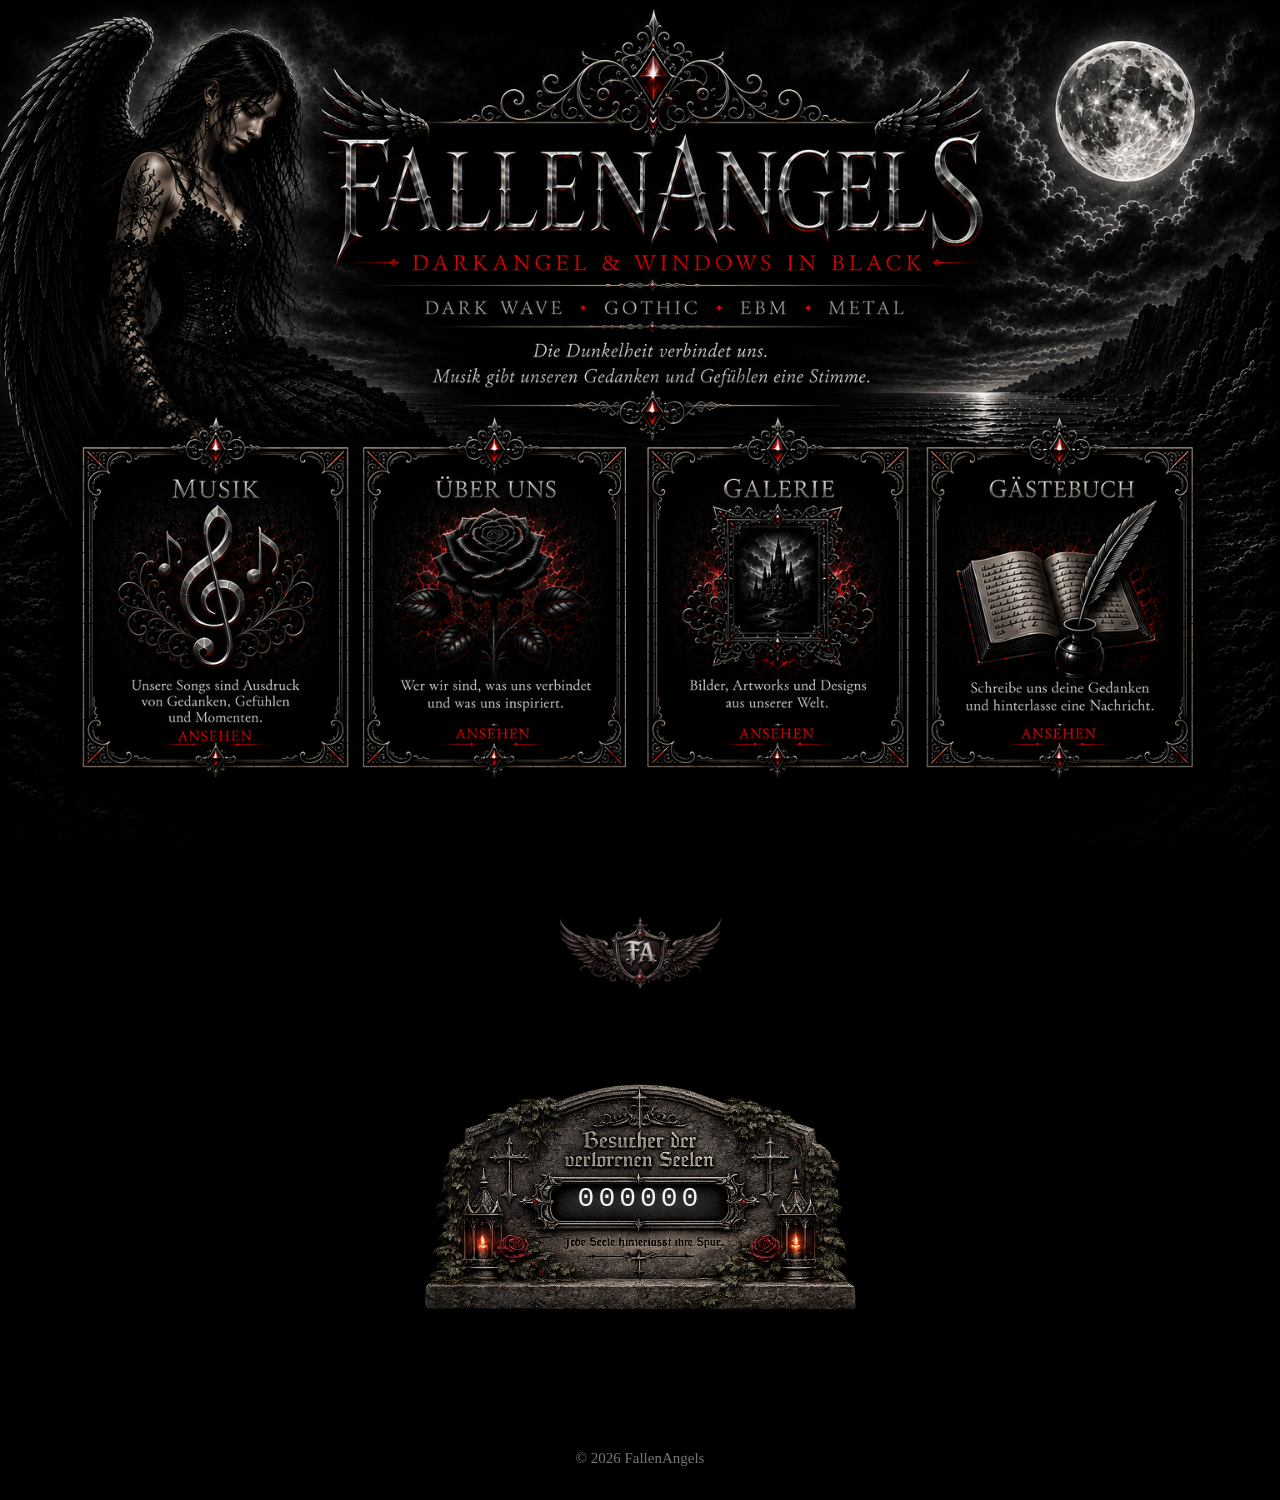
==== commit 5f2f208e: "besucherzähler" ====
--- a/index.html
+++ b/index.html
@@ -96,7 +96,12 @@
     </footer>
 
 </main>
-
+<script
+    src="https://page-views-api.ratneshc.com/script"
+    data-site="DEINE-GITHUB-SEITE"
+    data-path="/"
+    defer>
+</script>
 </body>
 
 </html>
--- a/style.css
+++ b/style.css
@@ -1,6 +1,5 @@
 /* ========================================= */
-/* FallenAngels Version 2.0                  */
-/* Teil 1                                   */
+/* FallenAngels - style.css                  */
 /* ========================================= */
 
 
@@ -14,69 +13,60 @@
     box-sizing:border-box;
 }
 
+html{
+    scroll-behavior:smooth;
+}
+
 body{
 
     background:#000;
-
-    color:#d8d8d8;
-
-    font-family:"Cormorant Garamond", serif;
-
-    font-size:22px;
+    color:#ddd;
+
+    font-family:Georgia, serif;
 
     line-height:1.6;
 
 }
 
-main{
+
+/* ========================================= */
+/* Startseite                                */
+/* ========================================= */
+
+.homepage-container{
+
+    position:relative;
 
     width:100%;
-
-}
-
-
-/* ========================================= */
-/* Startseite                                */
-/* ========================================= */
-
-.homepage-container{
-
-    position:relative;
+    max-width:1600px;
+
+    margin:0 auto;
+
+}
+
+.homepage{
+
+    display:block;
 
     width:100%;
-
-    max-width:1600px;
-
-    margin:0 auto;
-
-}
-
-.homepage{
-
-    width:100%;
-
+    height:auto;
+
+}
+
+
+/* ========================================= */
+/* Klickbereiche                             */
+/* ========================================= */
+
+.link{
+
+    position:absolute;
     display:block;
 
-}
-
-
-/* ========================================= */
-/* Klickbereiche                             */
-/* ========================================= */
-
-.link{
-
-    position:absolute;
-
-    display:block;
-
-    transition:.3s;
-
-}
-
-.link:hover{
-
-    background:rgba(179,0,0,.12);
+    transition:
+        background .30s,
+        box-shadow .30s,
+        transform .25s;
 
 }
 
@@ -86,6 +76,7 @@
 
     left:6.5%;
     top:54%;
+
     width:20%;
     height:34%;
 
@@ -97,6 +88,7 @@
 
     left:28.5%;
     top:54%;
+
     width:20%;
     height:34%;
 
@@ -108,6 +100,7 @@
 
     left:50.5%;
     top:54%;
+
     width:20%;
     height:34%;
 
@@ -119,432 +112,637 @@
 
     left:72.5%;
     top:54%;
+
     width:20%;
     height:34%;
 
 }
 
 
+/* Hover */
+
+.link:hover{
+
+    background:rgba(139,0,0,.16);
+
+    box-shadow:
+        inset 0 0 20px rgba(139,0,0,.35),
+        0 0 20px rgba(139,0,0,.18);
+
+}
+
+
 /* ========================================= */
 /* Besucherbereich                           */
 /* ========================================= */
 
-.visitor-box{
-
-    max-width:540px;
-
-    margin:70px auto;
-
-    padding:35px;
+.visitor-area{
 
     text-align:center;
 
-    background:linear-gradient(180deg,#171717,#090909);
-
-    border:2px solid #690000;
-
-    border-radius:16px;
-
-    box-shadow:
-        0 0 30px rgba(120,0,0,.35),
-        inset 0 0 20px rgba(255,255,255,.03);
-
-}
-
-.visitor-logo{
-
-    width:70px;
+    margin:55px auto 70px;
+
+}
+
+
+/* Logo */
+
+.fa-logo{
 
     display:block;
 
-    margin:0 auto 20px;
-
-    filter:drop-shadow(0 0 8px rgba(179,0,0,.4));
-
-}
-
-.visitor-title{
+    width:175px;
+    height:auto;
+
+    margin:0 auto 30px;
+
+}
+
+
+/* Grabstein */
+
+.grave-container{
+
+    position:relative;
+
+    display:inline-block;
+
+}
+
+.grave{
+
+    display:block;
+
+    width:470px;
+    height:auto;
+
+}
+
+
+/* Besucherzahl */
+
+.visitor-number{
+
+    position:absolute;
+
+    top:46%;
+    left:50%;
+
+    transform:translate(-50%,-50%);
+
+    font-family:"Courier New", monospace;
+
+    font-size:28px;
+
+    letter-spacing:4px;
+
+    color:#f2f2f2;
+
+    text-shadow:
+        0 0 8px rgba(255,255,255,.15);
+
+}
+
+
+/* ========================================= */
+/* Footer                                    */
+/* ========================================= */
+
+footer{
+
+    text-align:center;
+
+    color:#777;
+
+    font-size:15px;
+
+    margin:60px 0 30px;
+
+}
+/* ========================================= */
+/* Musikseite                                */
+/* ========================================= */
+
+.seite{
+
+    max-width:1300px;
+
+    margin:60px auto;
+
+    padding:20px;
+
+    text-align:center;
+
+}
+
+
+/* Banner */
+
+.banner{
+
+    display:block;
+
+    width:70%;
+
+    max-width:760px;
+
+    height:auto;
+
+    margin:20px auto 60px;
+
+}
+
+
+/* Überschrift */
+
+h1{
 
     font-family:"Cinzel", serif;
 
-    color:#e2e2e2;
+    font-size:46px;
+
+    color:#ececec;
+
+    letter-spacing:2px;
+
+    margin-bottom:20px;
+
+}
+
+
+/* Einleitung */
+
+.text{
+
+    font-family:"Cormorant Garamond", serif;
 
     font-size:30px;
 
-    letter-spacing:2px;
-
-    margin-bottom:25px;
-
-}
-
-.visitor-frame{
+    font-style:italic;
+
+    color:#d6d6d6;
+
+    margin-bottom:70px;
+
+}
+
+
+/* ========================================= */
+/* Albumbereich                              */
+/* ========================================= */
+
+.song-grid{
+
+    display:flex;
+    justify-content:center;
+    align-items:flex-start;
+    gap:40px;
+    flex-wrap:wrap;
+
+}
+
+/* Albumkarte */
+
+.karte{
+
+    width:430px;
+
+    min-height:700px;
+
+    padding:22px;
+
+    border-radius:15px;
+
+   background:linear-gradient(
+    180deg,
+    #232323,
+    #141414
+);
+
+    border:1px solid #353535;
+
+    box-shadow:
+        0 0 20px rgba(0,0,0,.60);
+
+    transition:
+        transform .35s,
+        box-shadow .35s,
+        border-color .35s;
+
+}
+
+.karte:hover{
+
+    transform:translateY(-10px);
+
+    border-color:#8b0000;
+
+    box-shadow:
+        0 0 30px rgba(139,0,0,.35);
+
+}
+
+
+/* Albumcover */
+
+.cover{
+
+    display:block;
+
+    width:100%;
+    max-width:395px;
+
+    margin:0 auto 28px;
+
+    border-radius:10px;
+
+    border:2px solid #444;
+
+    box-shadow:
+        0 0 15px rgba(0,0,0,.6);
+
+    transition:.35s;
+    cursor:pointer;
+}
+
+.karte:hover .cover{
+
+    border-color:#8b0000;
+
+    box-shadow:
+        0 0 25px rgba(139,0,0,.45);
+    transform:scale(1.03);
+}
+
+
+/* Albumtitel */
+
+.karte h3{
+
+    font-family:"Cinzel", serif;
+
+    font-size:34px;
+
+    color:#f0f0f0;
+
+    margin-bottom:18px;
+
+    letter-spacing:1px;
+
+}
+
+
+/* rote Linie */
+
+.karte h3::after{
+
+    content:"";
+    display:block;
+    width:140px;
+    height:2px;
+    background:#8b0000;
+    margin:14px auto 20px;
+
+}
+
+/* Beschreibung */
+
+.karte p{
+
+    font-family:"Cormorant Garamond", serif;
+
+    font-size:26px;
+
+    font-style:italic;
+
+    color:#e5e5e5;
+
+    line-height:1.7;
+
+    text-align:center;
+
+}
+
+
+/* ========================================= */
+/* Button                                    */
+/* ========================================= */
+
+.button{
 
     display:inline-block;
-
-    padding:10px;
-
-    border:2px solid #6d0000;
-
-    border-radius:10px;
-
-    background:#111;
-
-    box-shadow:
-        inset 0 0 10px rgba(255,255,255,.04),
-        0 0 15px rgba(179,0,0,.25);
-
-}
-
-.visitor-number{
-
-    min-width:220px;
-
-    padding:15px 30px;
-
-    background:#050505;
-
-    border:1px solid #666;
-
-    border-radius:8px;
-
-    color:#f5f5f5;
-
-    font-size:36px;
-
-    font-family:"Courier New", monospace;
-
-    letter-spacing:7px;
-
-}
-
-.visitor-text{
-
-    margin-top:22px;
-
-    color:#bcbcbc;
-
-    font-style:italic;
-
-}
-
-
-/* ========================================= */
-/* Footer                                    */
-/* ========================================= */
-
-.fallen-footer{
-
+    margin-top:70px;
+    padding:15px 35px;
+
+    color:#fff;
+    text-decoration:none;
+
+    border:1px solid #8b0000;
+    border-radius:6px;
+
+    font-family:"Cinzel", serif;
+    font-size:18px;
+    letter-spacing:1px;
+
+    transition:.35s;
+
+}
+
+.button:hover{
+
+    background:#8b0000;
+
+    box-shadow:
+        0 0 15px rgba(139,0,0,.45);
+
+}
+/* ========================================= */
+/* Responsive Design                         */
+/* ========================================= */
+
+@media (max-width: 900px){
+
+    /* Startseite */
+
+    .homepage-container{
+        width:100%;
+    }
+
+    /* Besucherbereich */
+
+    .fa-logo{
+        width:140px;
+    }
+
+    .grave{
+        width:340px;
+    }
+
+    .visitor-number{
+        font-size:22px;
+        letter-spacing:3px;
+    }
+
+    /* Musikseite */
+
+    .banner{
+        width:92%;
+        max-width:600px;
+    }
+
+    h1{
+        font-size:34px;
+    }
+
+    .text{
+        font-size:24px;
+        margin-bottom:50px;
+    }
+
+    .song-grid{
+        flex-direction:column;
+        align-items:center;
+        gap:40px;
+    }
+
+    .karte{
+        width:92%;
+        max-width:430px;
+        min-height:auto;
+        padding:20px;
+    }
+
+    .cover{
+        width:100%;
+        max-width:100%;
+    }
+
+    .karte h3{
+        font-size:28px;
+    }
+
+    .karte p{
+        font-size:22px;
+    }
+
+    .button{
+        width:90%;
+        max-width:320px;
+        padding:16px;
+    }
+
+}
+/* ========================================= */
+/* Albumseite                                */
+/* ========================================= */
+
+.album-seite{
+    max-width:900px;
+    margin:0 auto;
     text-align:center;
-
-    margin:50px 0 30px;
-
-}
-
-.footer-line{
-
-    width:220px;
-
-    height:1px;
-
-    background:#5d0000;
-
-    margin:15px auto;
-
-}
-
-.footer-name{
-
-    color:#888;
-
-    font-size:18px;
-
-    letter-spacing:2px;
-
-}
-/* ========================================= */
-/* Unterseiten                              */
-/* ========================================= */
-
-.seite{
-
-    max-width:1200px;
-
-    margin:50px auto;
-
-    padding:20px;
+}
+
+.album-seite .cover{
+    display:block;
+    width:100%;
+    max-width:600px;
+    margin:0 auto 50px;
+}
+
+
+/* ========================================= */
+/* Musik-Player                              */
+/* ========================================= */
+
+.musik-player{
+
+    max-width:700px;
+
+    margin:0 auto 35px;
+
+    padding:25px;
+
+    background:linear-gradient(
+        180deg,
+        #232323,
+        #141414
+    );
+
+    border:1px solid #353535;
+
+    border-radius:12px;
+
+    box-shadow:
+        0 0 20px rgba(0,0,0,.6);
+
+}
+
+.musik-player h2,
+.musik-link h2{
+
+    font-family:"Cinzel", serif;
+
+    font-size:25px;
+
+    color:#eeeeee;
+
+    margin-bottom:18px;
+
+}
+
+.musik-player audio{
+
+    width:100%;
+
+}
+
+
+/* ========================================= */
+/* YouTube / SoundCloud                      */
+/* ========================================= */
+
+.musik-link{
+
+    max-width:700px;
+
+    margin:0 auto 25px;
+
+    padding:22px;
+
+    background:#161616;
+
+    border:1px solid #353535;
+
+    border-radius:12px;
+
+    transition:.3s;
+
+}
+
+.musik-link:hover{
+
+    border-color:#8b0000;
+
+    box-shadow:
+        0 0 20px rgba(139,0,0,.25);
+
+}
+
+.musik-link a{
+
+    display:inline-block;
+
+    padding:10px 25px;
+
+    color:#eeeeee;
+
+    text-decoration:none;
+
+    border:1px solid #8b0000;
+
+    border-radius:6px;
+
+    font-family:"Cinzel", serif;
+
+    font-size:17px;
+
+    letter-spacing:1px;
+
+    transition:.3s;
+
+}
+
+.musik-link a:hover{
+
+    background:#8b0000;
+
+    box-shadow:
+        0 0 15px rgba(139,0,0,.45);
+
+}
+.album-titel{
+    font-family:"Cinzel", serif;
+    font-size:58px;
+    font-weight:700;
+    letter-spacing:4px;
+    color:#e8e8e8;
+    text-shadow:0 0 10px rgba(139,0,0,.35);
+}
+/* ========================================= */
+/* FallenAngels Radio                        */
+/* ========================================= */
+
+.radio-box{
+
+    max-width:700px;
+
+    margin:0 auto 70px;
+
+    padding:28px;
+
+    background:linear-gradient(
+        180deg,
+        #232323,
+        #141414
+    );
+
+    border:1px solid #353535;
+
+    border-radius:12px;
+
+    box-shadow:
+        0 0 20px rgba(0,0,0,.6);
 
     text-align:center;
 
 }
 
-.banner{
-
-    width:60%;
-
-    max-width:650px;
-
-    display:block;
-
-    margin:0 auto 50px;
-
-}
-
-h1{
+
+.radio-box h2{
 
     font-family:"Cinzel", serif;
 
-    color:#e0e0e0;
-
-    font-size:42px;
-
-    margin-bottom:20px;
-
-    letter-spacing:2px;
-
-}
-
-h2{
+    font-size:28px;
+
+    color:#eeeeee;
+
+    margin-bottom:22px;
+
+    letter-spacing:1px;
+
+}
+
+
+.radio-button{
+
+    display:inline-block;
+
+    padding:12px 30px;
+
+    color:#eeeeee;
+
+    text-decoration:none;
+
+    border:1px solid #8b0000;
+
+    border-radius:6px;
 
     font-family:"Cinzel", serif;
 
-    color:#b30000;
-
-    margin-bottom:20px;
-
-}
-
-h3{
-
-    color:#f2f2f2;
-
-    margin:15px 0;
-
-}
-
-.text{
-
-    color:#c2c2c2;
-
-    font-size:22px;
-
-    margin-bottom:50px;
-
-    line-height:1.6;
-
-}
-
-
-/* ========================================= */
-/* Song-Karten                              */
-/* ========================================= */
-
-.song-grid{
-
-    display:flex;
-
-    justify-content:center;
-
-    align-items:flex-start;
-
-    gap:35px;
-
-    flex-wrap:wrap;
-
-}
-
-.karte{
-
-    width:320px;
-
-    background:#151515;
-
-    border:1px solid #555;
-
-    border-radius:14px;
-
-    padding:25px;
-
-    transition:.3s;
-
-    box-shadow:0 0 18px rgba(0,0,0,.5);
-
-}
-
-.karte:hover{
-
-    transform:translateY(-6px);
-
-    border-color:#8b0000;
-
-    box-shadow:0 0 25px rgba(139,0,0,.45);
-
-}
-
-.cover{
-
-    width:200px;
-
-    height:200px;
-
-    object-fit:cover;
-
-    display:block;
-
-    margin:0 auto 20px;
-
-    border-radius:10px;
-
-    border:1px solid #444;
-
-}
-
-.karte p{
-
-    color:#c5c5c5;
-
-    line-height:1.6;
-
-}
-
-
-/* ========================================= */
-/* Buttons                                  */
-/* ========================================= */
-
-.button{
-
-    display:inline-block;
-
-    margin-top:20px;
-
-    padding:12px 28px;
-
-    border:1px solid #8b0000;
-
-    border-radius:8px;
-
-    color:#fff;
-
-    text-decoration:none;
-
-    transition:.3s;
-
-}
-
-.button:hover{
+    font-size:17px;
+
+    letter-spacing:1px;
+
+    transition:.35s;
+
+}
+
+
+.radio-button:hover{
 
     background:#8b0000;
 
-}
-
-
-/* ========================================= */
-/* Galerie                                  */
-/* ========================================= */
-
-.galerie-grid{
-
-    display:grid;
-
-    grid-template-columns:repeat(auto-fit,minmax(240px,1fr));
-
-    gap:30px;
-
-    margin:40px 0;
-
-}
-
-.galerie-grid img{
-
-    width:220px;
-
-    height:220px;
-
-    object-fit:cover;
-
-    display:block;
-
-    margin:auto;
-
-    border-radius:10px;
-
-    border:2px solid #444;
-
-    transition:.3s;
-
-    cursor:pointer;
-
-}
-
-.galerie-grid img:hover{
-
-    transform:scale(1.05);
-
-    border-color:#8b0000;
-
-    box-shadow:0 0 20px rgba(179,0,0,.45);
-
-}
-
-
-/* ========================================= */
-/* Smartphone                               */
-/* ========================================= */
-
-@media(max-width:900px){
-
-    .banner{
-
-        width:90%;
-
-    }
-
-    .song-grid{
-
-        flex-direction:column;
-
-        align-items:center;
-
-    }
-
-    .karte{
-
-        width:90%;
-
-        max-width:340px;
-
-    }
-
-    .cover{
-
-        width:180px;
-
-        height:180px;
-
-    }
-
-    .visitor-box{
-
-        width:92%;
-
-        padding:25px;
-
-    }
-
-    .visitor-title{
-
-        font-size:24px;
-
-    }
-
-    .visitor-number{
-
-        min-width:180px;
-
-        font-size:28px;
-
-        letter-spacing:5px;
-
-    }
-
-}
+    box-shadow:
+        0 0 15px rgba(139,0,0,.45);
+
+}
